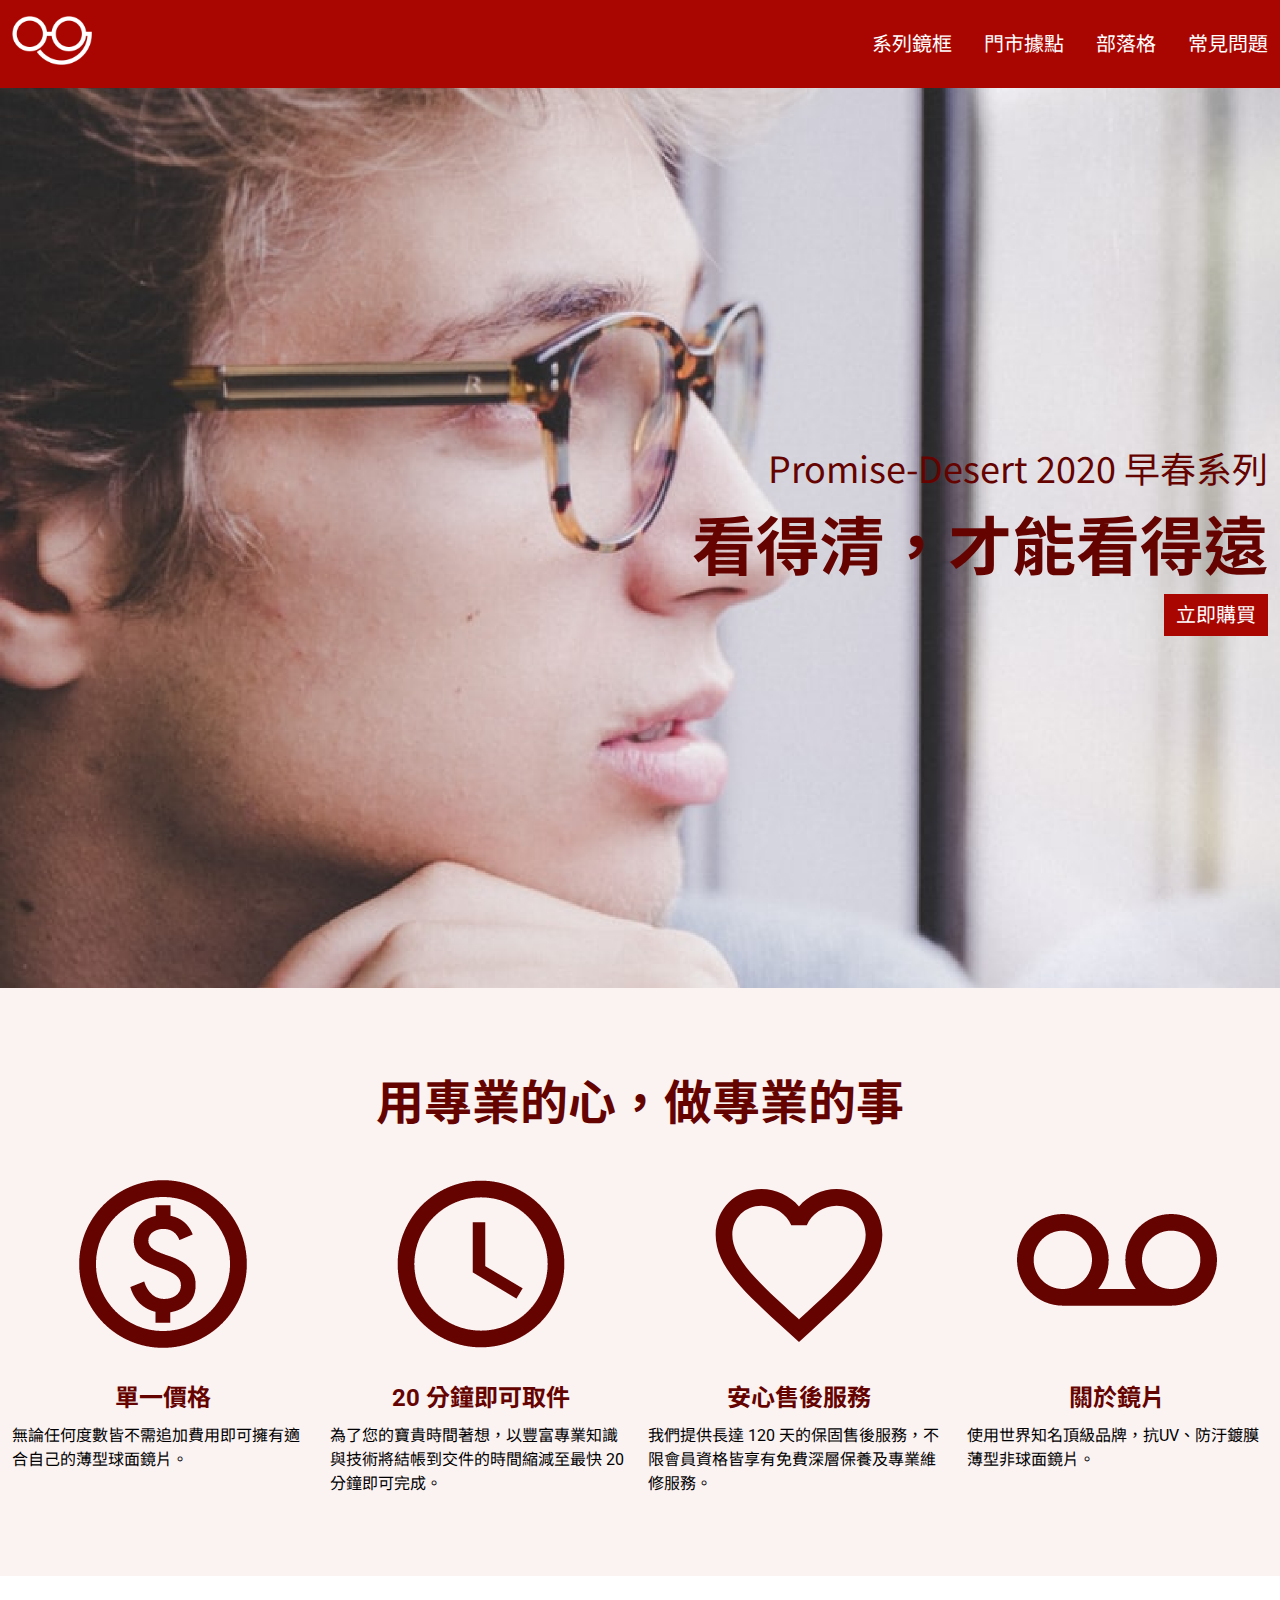
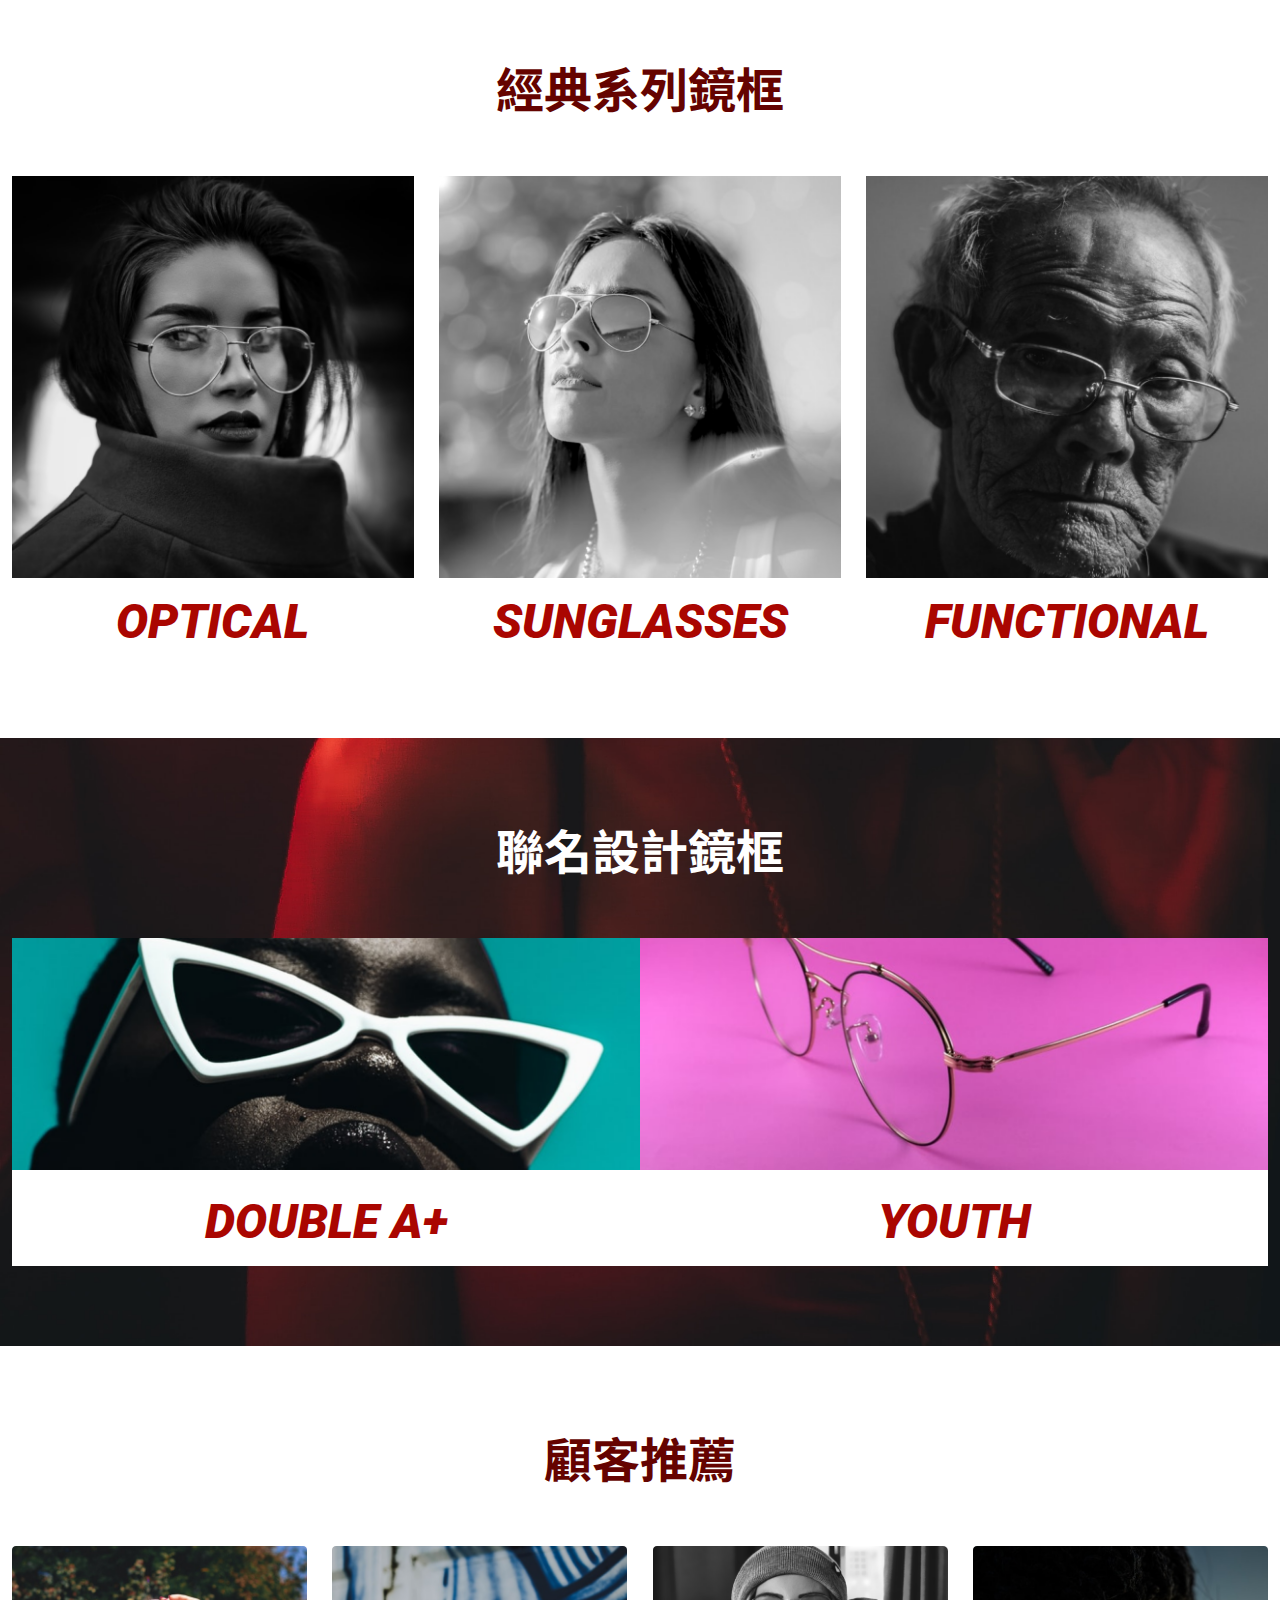
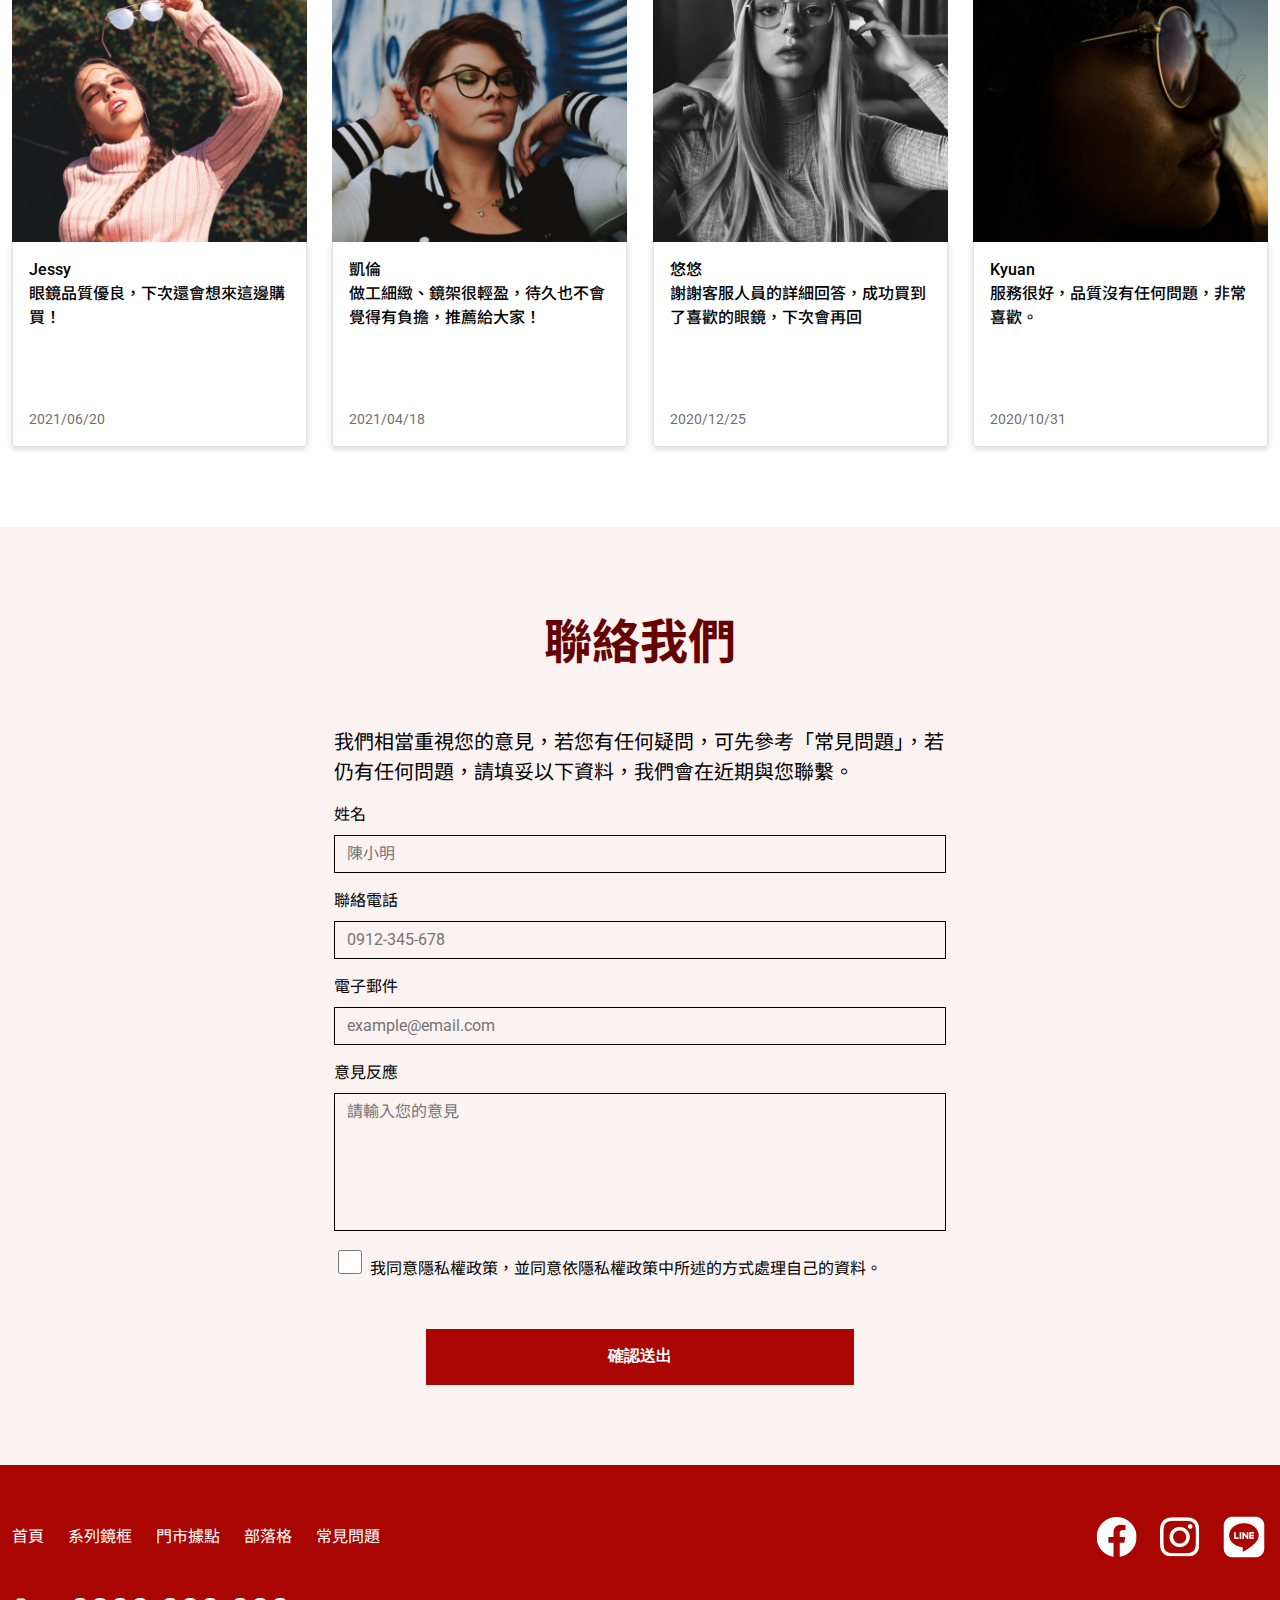
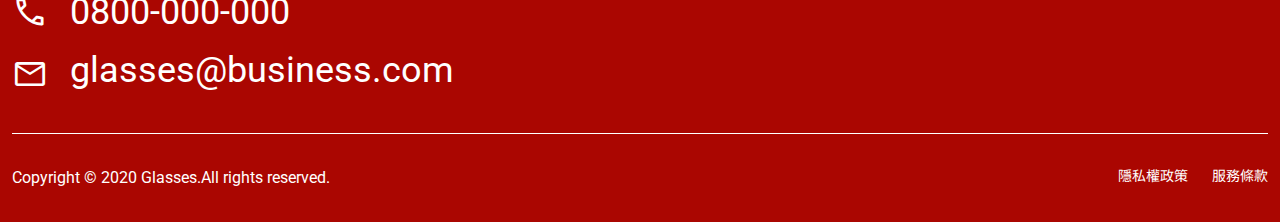
==== index.html @ f2cb111f "Update 2022-08-27T03:33:48.067Z" ====
<!DOCTYPE html>
<html lang="en">

<head>
  <meta charset="UTF-8">
  <meta name="viewport" content="width=device-width, initial-scale=1.0">
  <meta http-equiv="X-UA-Compatible" content="ie=edge">
  <title>首頁</title>
  <link rel="preconnect" href="https://fonts.googleapis.com">
  <link rel="preconnect" href="https://fonts.gstatic.com" crossorigin>
  <link href="https://fonts.googleapis.com/css2?family=Noto+Sans+TC:wght@100;300;500;700;900&family=Roboto+Mono:ital,wght@0,100;0,400;0,700;1,700&family=Roboto:ital,wght@0,300;0,900;1,300;1,400;1,500;1,700&display=swap" rel="stylesheet">
  <link rel="preconnect" href="https://fonts.googleapis.com">
  <link rel="preconnect" href="https://fonts.gstatic.com" crossorigin>
  <link href="https://fonts.googleapis.com/css2?family=Noto+Sans+TC:wght@100;300;900&family=Roboto+Mono:ital,wght@0,100;0,400;0,700;1,700&family=Roboto:ital,wght@0,300;0,900;1,300;1,400;1,500;1,700&display=swap" rel="stylesheet">
  <link rel="stylesheet" href="https://fonts.googleapis.com/css2?family=Material+Symbols+Outlined:opsz,wght,FILL,GRAD@48,400,0,0" />
  <link rel="stylesheet" href="https://fonts.googleapis.com/css2?family=Material+Symbols+Outlined:opsz,wght,FILL,GRAD@48,400,0,0" />
  <link rel="stylesheet" href="./assets/style/all.css">
</head>

<body>
<header class="bgc-primary">
    <nav class="container navbar">
    <h1><a href="index.html" class="logo">glasses website</a></h1>
    <ul class="menu fz-20">
        <li><a href="#">系列鏡框</a></li>
        <li><a href="#">門市據點</a></li>
        <li><a href="#">部落格</a></li>
        <li><a href="qna.html">常見問題</a></li>
    </ul>
    </nav>
</header>

  
<main>
  <!-- 廣告橫幅 -->
  <section class="banner">
      <div class="container banner-text">
      <p class="slogan text-red-1">Promise-Desert 2020 早春系列 <br><span class="text-red-1">看得清，才能看得遠</span></p>
      <a href="#" class="button fz-20 bgc-primary">立即購買</a>
      </div>
  </section>
  <!-- 特點 -->
  <section class="bgc-secondary">
    <div class="container section-height">
    <h2 class="home-title text-red-1">用專業的心，做專業的事</h2>
    <ul class="feature">
      <li>
        <img src="assets/images/home-section2-1.png" alt="單一價格">
        <h3 class="text-red-1">單一價格</h3>
        <p>無論任何度數皆不需追加費用即可擁有適合自己的薄型球面鏡片。</p>
      </li>
      <li>
        <img src="assets/images/home-section2-2.png" alt="20分鐘即可取件">
        <h3 class="text-red-1">20 分鐘即可取件</h3>
        <p>為了您的寶貴時間著想，以豐富專業知識與技術將結帳到交件的時間縮減至最快 20 分鐘即可完成。</p>
      </li>
      <li>
        <img src="assets/images/home-section2-3.png" alt="安心售後服務">
        <h3 class="text-red-1">安心售後服務</h3>
        <p>我們提供長達 120 天的保固售後服務，不限會員資格皆享有免費深層保養及專業維修服務。</p>
      </li>
      <li>
        <img src="assets/images/home-section2-4.png" alt="關於鏡片">
        <h3 class="text-red-1">關於鏡片</h3>
        <p>使用世界知名頂級品牌，抗UV、防汙鍍膜薄型非球面鏡片。</p>
      </li>
    </ul>
  </div>
  </section>
  <!-- 經典產品 -->
  <section>
    <div class="container section-height">
      <h2 class="home-title text-red-1">經典系列鏡框</h2>
      <ul class="classic-product">
        <li>
          <a href="#"><img src="assets/images/home-section3-1.png" alt="OPTICAL">
          <h3 class="product-series text-red-2">OPTICAL</h3></a>
        </li>
        <li>
          <a href="#"><img src="assets/images/home-section3-2.png" alt="SUNGLASSES">
          <h3 class="product-series text-red-2">SUNGLASSES</h3></a>
        </li>
        <li>
          <a href="#"><img src="assets/images/home-section3-3.png" alt="FUNCTIONAL">
          <h3 class="product-series text-red-2">FUNCTIONAL</h3></a>
        </li>
      </ul>
    </div>
  </section>
  <!-- 聯名產品 -->
  <section class="cobranding-product">
    <div class="container section-height">
      <h2 class="home-title text-white">聯名設計鏡框</h2>
      <ul>
        <li><a href="#"><img src="assets/images/home-section4-1.png" alt="DOUBLE A+">
        <h3 class="product-series text-red-2">DOUBLE A+</h3></a>
      </li>
        <li><a href="#"><img src="assets/images/home-section4-2.png" alt="YOUTH">
          <h3 class="product-series text-red-2">YOUTH</h3></a>
        </li>
      </ul>
    </div>
  </section>
  <!-- 顧客推薦 -->
  <section>
    <div class="container section-height">
      <h2 class="home-title text-red-1">顧客推薦</h2>
      <ul class="review-list">
        <li>
          <img src="assets/images/home-section5-1.png" alt="Jessy">
          <div class="review-card">
            <h3>Jessy<br>
            <span>眼鏡品質優良，下次還會想來這邊購買！</span>
            </h3>
            <p>2021/06/20</p>
          </div>
        </li>
        <li>
          <img src="assets/images/home-section5-2.png" alt="凱倫">
          <div class="review-card">
            <h3>凱倫<br>
            <span>做工細緻、鏡架很輕盈，待久也不會覺得有負擔，推薦給大家！</span>
            </h3>
            <p>2021/04/18</p>
          </div>
        </li>
        <li>
          <img src="assets/images/home-section5-3.png" alt="悠悠">
          <div class="review-card">
            <h3>悠悠<br>
              <span>謝謝客服人員的詳細回答，成功買到了喜歡的眼鏡，下次會再回</span>
            </h3>
            <p>2020/12/25</p>
          </div>
        </li>
        <li>
          <img src="assets/images/home-section5-4.png" alt="Kyuan">
          <div class="review-card">
            <h3>Kyuan<br>
            <span>服務很好，品質沒有任何問題，非常喜歡。</span>
            </h3>
            <p>2020/10/31</p>
          </div>
        </li>
      </ul>
    </div>
  </section>
<!-- 聯絡我們 -->
<section class="bgc-secondary">
  <div class="container section-height contact">
    <h2 class="home-title text-red-1">聯絡我們</h2>
    <p>我們相當重視您的意見，若您有任何疑問，可先參考「常見問題」，若仍有任何問題，請填妥以下資料，我們會在近期與您聯繫。</p>
    <form action="#" class="contact-form">
      <div class="contact-group">
        <label for="name">姓名</label>
        <input name="name" type="text" id="name" placeholder="陳小明">
      </div>
      <div class="contact-group">
        <label for="tel">聯絡電話</label>
        <input name="tel" type="tel" id="tel" placeholder="0912-345-678">
      </div>
      <div class="contact-group">
        <label for="email">電子郵件</label>
        <input name="email" type="email" id="email" placeholder="example@email.com">
      </div>
      <div class="contact-group">
        <label for="suggestion">意見反應</label>
        <input name="suggestion" type="textarea" id="suggestion" placeholder="請輸入您的意見" >
      </div>
      <div class="check">
        <label for="agree">
        <input name="agree" type="checkbox"  id="agree">
          我同意隱私權政策，並同意依隱私權政策中所述的方式處理自己的資料。</label>
      </div>
      <button type="submit">確認送出</button>
    </form>
  </div>
</section>

</main>



  <footer class="bgc-primary">
    <div class="container footer text-white">
        <div class="footer-navbar">
            <div class="footer-navbar-left">
            <ul class="footer-navbar-list">
                <li><a href="index.html">首頁</a></li>
                <li><a href="#">系列鏡框</a></li>
                <li><a href="#">門市據點</a></li>
                <li><a href="#">部落格</a></li>
                <li><a href="qna.html">常見問題</a></li>
            </ul>
            <ul class="contact-item">
                <li>
                    <span class="material-symbols-outlined">call</span>
                    <a href="tel:+886800000000">0800-000-000</a></li>
                <li>
                    <span class="material-symbols-outlined mt-8">mail</span>
                    <a href="mailto:glasses@business.com">glasses@business.com</a></li>
            </ul>
            </div>
            <ul class="social-media">
                <li><a href="#"><img src="/assets/images/ic-social-fb.png" alt="Facebook"></a></li>
                <li><a href="#"><img src="/assets/images/ic_social_ig.png" alt="instagram"></a></li>
                <li><a href="#"><img src="/assets/images/ic_social_line.png" alt="Line"></a></li>
            </ul>
        </div>
       
        <div class="copyright">
            <p>Copyright © 2020 Glasses.All rights reserved.</p>
            <ul class="terms">
                <li><a href="#">隱私權政策</a></li>
                <li><a href="#">服務條款</a></li>
            </ul>
        </div>
    </div>
</footer>
  <!-- <script src="./assets/js/vendors.js"></script>
  <script src="./assets/js/all.js"></script> -->
</body>

</html>
---- assets/style/all.css ----
/* http://meyerweb.com/eric/tools/css/reset/ 
   v2.0 | 20110126
   License: none (public domain)
*/
html, body, div, span, applet, object, iframe,
h1, h2, h3, h4, h5, h6, p, blockquote, pre,
a, abbr, acronym, address, big, cite, code,
del, dfn, em, img, ins, kbd, q, s, samp,
small, strike, strong, sub, sup, tt, var,
b, u, i, center,
dl, dt, dd, ol, ul, li,
fieldset, form, label, legend,
table, caption, tbody, tfoot, thead, tr, th, td,
article, aside, canvas, details, embed,
figure, figcaption, footer, header, hgroup,
menu, nav, output, ruby, section, summary,
time, mark, audio, video {
  margin: 0;
  padding: 0;
  border: 0;
  font-size: 100%;
  font: inherit;
  vertical-align: baseline; }

/* HTML5 display-role reset for older browsers */
article, aside, details, figcaption, figure,
footer, header, hgroup, menu, nav, section {
  display: block; }

body {
  line-height: 1; }

ol, ul {
  list-style: none; }

blockquote, q {
  quotes: none; }

blockquote:before, blockquote:after,
q:before, q:after {
  content: '';
  content: none; }

table {
  border-collapse: collapse;
  border-spacing: 0; }

*, *::before, *::after {
  -webkit-box-sizing: border-box;
          box-sizing: border-box; }

body {
  font-family: 'Roboto', 'Noto Sans TC', -apple-system, BlinkMacSystemFont, "Segoe UI", "Microsoft JhengHei", "Helvetica Neue", Arial, sans-serif;
  line-height: 1.5; }

img {
  vertical-align: middle;
  max-width: 100%;
  height: auto; }

a {
  text-decoration: none;
  color: #FFFFFF; }
  a:hover {
    opacity: 0.6; }

.container {
  max-width: 1320px;
  margin: 0 auto;
  padding: 0 12px; }
  @media (max-width: 992px) {
    .container {
      padding-left: 36px;
      padding-right: 36px; } }
  @media (max-width: 768px) {
    .container {
      padding-left: 13px;
      padding-right: 14px; } }

.bgc-primary {
  background-color: #AA0601; }

.bgc-secondary {
  background-color: #FBF2F2; }

.fz-20 {
  font-size: 20px; }

.text-white {
  color: #FFFFFF; }

.text-red-1 {
  color: #650300; }

.text-red-2 {
  color: #AA0601; }

.mt-8 {
  margin-top: 8px; }

.logo {
  background-image: url(../images/logo-white.png);
  background-size: 100%;
  background-repeat: no-repeat;
  background-position: left center;
  width: 80px;
  height: 81px;
  display: inline-block;
  text-indent: 101%;
  overflow: hidden;
  white-space: nowrap; }

.navbar {
  display: -webkit-box;
  display: -ms-flexbox;
  display: flex;
  -webkit-box-pack: justify;
      -ms-flex-pack: justify;
          justify-content: space-between;
  -webkit-box-align: center;
      -ms-flex-align: center;
          align-items: center; }

.menu {
  display: -webkit-box;
  display: -ms-flexbox;
  display: flex;
  -webkit-box-pack: justify;
      -ms-flex-pack: justify;
          justify-content: space-between; }
  .menu a {
    padding-left: 32px;
    padding-right: 32px; }
  .menu:last-child a {
    padding-right: 0px; }
  @media (max-width: 992px) {
    .menu {
      -ms-flex-wrap: wrap;
          flex-wrap: wrap;
      font-size: 16px;
      border-top: 1px solid #FFFFFF;
      border-left: 1px solid #FFFFFF; }
      .menu li {
        width: 50%;
        border-right: 1px solid #FFFFFF;
        border-bottom: 1px solid #FFFFFF; }
      .menu a {
        display: block;
        padding: 12px 0; } }

.footer {
  padding-top: 48px;
  padding-bottom: 32px; }
  @media (max-width: 768px) {
    .footer {
      padding-top: 24px;
      padding-bottom: 24px; } }

.footer-navbar {
  display: -webkit-box;
  display: -ms-flexbox;
  display: flex;
  -webkit-box-pack: justify;
      -ms-flex-pack: justify;
          justify-content: space-between;
  padding-bottom: 32px;
  border-bottom: 1px solid #FFFFFF; }

.footer-navbar-list {
  display: -webkit-box;
  display: -ms-flexbox;
  display: flex;
  padding-top: 12px; }
  .footer-navbar-list a {
    padding-left: 24px;
    padding-right: 24px; }
  .footer-navbar-list:first-child a {
    padding-left: 0; }
  @media (max-width: 992px) {
    .footer-navbar-list a {
      padding-left: 12px;
      padding-right: 12px; } }
  @media (max-width: 768px) {
    .footer-navbar-list {
      display: none; } }

.social-media {
  display: -webkit-box;
  display: -ms-flexbox;
  display: flex; }
  .social-media img {
    width: 48px; }
  .social-media a {
    padding-left: 16px;
    padding-right: 16px; }
  .social-media:last-child a {
    padding-right: 0px; }
  @media (max-width: 992px) {
    .social-media img {
      width: 40px; }
    .social-media a {
      padding-left: 8px;
      padding-right: 8px; } }
  @media (max-width: 768px) {
    .social-media img {
      width: 24px; } }

.contact-item {
  font-size: 36px;
  margin-top: 36px; }
  .contact-item li {
    display: -webkit-box;
    display: -ms-flexbox;
    display: flex;
    -webkit-box-align: center;
        -ms-flex-align: center;
            align-items: center; }
  @media (max-width: 768px) {
    .contact-item {
      font-size: 16px;
      margin-top: 0; } }

.material-symbols-outlined {
  font-size: 36px;
  display: block;
  margin-right: 22px;
  line-height: 54px; }
  @media (max-width: 768px) {
    .material-symbols-outlined {
      font-size: 18px;
      margin-right: 11px;
      line-height: 24px; } }

.copyright {
  display: -webkit-box;
  display: -ms-flexbox;
  display: flex;
  -webkit-box-pack: justify;
      -ms-flex-pack: justify;
          justify-content: space-between;
  padding-top: 32px; }
  @media (max-width: 768px) {
    .copyright {
      -webkit-box-orient: vertical;
      -webkit-box-direction: normal;
          -ms-flex-direction: column;
              flex-direction: column;
      padding-top: 16px; } }

.terms {
  font-size: 14px;
  display: -webkit-box;
  display: -ms-flexbox;
  display: flex; }
  .terms a {
    padding-left: 24px;
    padding-right: 24px; }
  .terms:last-child a {
    padding-right: 0; }
  @media (max-width: 992px) {
    .terms a {
      padding-left: 12px;
      padding-right: 12px; } }
  @media (max-width: 768px) {
    .terms {
      -webkit-box-orient: vertical;
      -webkit-box-direction: normal;
          -ms-flex-direction: column;
              flex-direction: column; }
      .terms li {
        margin-top: 8px; }
      .terms a {
        padding-left: 0; } }

@media (max-width: 992px) {
  header .container {
    display: block;
    text-align: center;
    padding-left: 0;
    padding-right: 0; } }

.banner {
  background-image: url(../images/home-header.png);
  background-size: cover;
  height: 100vh;
  background-repeat: no-repeat; }
  @media (max-width: 768px) {
    .banner {
      background-image: url(../images/home-header-sm.png); } }

.banner-text {
  display: -webkit-box;
  display: -ms-flexbox;
  display: flex;
  -webkit-box-orient: vertical;
  -webkit-box-direction: normal;
      -ms-flex-direction: column;
          flex-direction: column;
  -webkit-box-pack: center;
      -ms-flex-pack: center;
          justify-content: center;
  -webkit-box-align: end;
      -ms-flex-align: end;
          align-items: flex-end;
  text-align: end;
  height: 100%; }

.slogan {
  font-family: Noto Sans TC;
  font-size: 36px; }
  .slogan span {
    font-size: 64px;
    font-weight: 700; }
  @media (max-width: 768px) {
    .slogan {
      font-size: 16px; }
      .slogan span {
        font-size: 24px; } }

.button {
  padding: 6px 12px;
  margin-top: 4px; }

.section-height {
  padding-top: 80px;
  padding-bottom: 80px; }

.home-title {
  font-size: 48px;
  font-weight: 700;
  text-align: center; }
  @media (max-width: 768px) {
    .home-title {
      font-size: 24px; } }

.feature {
  display: -webkit-box;
  display: -ms-flexbox;
  display: flex;
  -webkit-box-pack: justify;
      -ms-flex-pack: justify;
          justify-content: space-between;
  text-align: center; }
  .feature li {
    width: 24%;
    margin-top: 24px; }
  .feature h3 {
    font-size: 24px;
    font-weight: 700;
    margin-top: 16px; }
  .feature p {
    text-align: left;
    margin-top: 8px; }
  @media (max-width: 992px) {
    .feature {
      -ms-flex-wrap: wrap;
          flex-wrap: wrap; }
      .feature li {
        width: 47%; } }
  @media (max-width: 768px) {
    .feature {
      -webkit-box-orient: vertical;
      -webkit-box-direction: normal;
          -ms-flex-direction: column;
              flex-direction: column;
      -webkit-box-align: center;
          -ms-flex-align: center;
              align-items: center; }
      .feature li {
        width: 80%; } }

.classic-product {
  display: -webkit-box;
  display: -ms-flexbox;
  display: flex;
  -webkit-box-pack: justify;
      -ms-flex-pack: justify;
          justify-content: space-between;
  text-align: center;
  margin-top: 48px; }
  .classic-product li {
    width: 32%; }
    .classic-product li img {
      width: 416px; }
  @media (max-width: 992px) {
    .classic-product {
      -webkit-box-orient: vertical;
      -webkit-box-direction: normal;
          -ms-flex-direction: column;
              flex-direction: column;
      -webkit-box-align: center;
          -ms-flex-align: center;
              align-items: center;
      -webkit-box-pack: center;
          -ms-flex-pack: center;
              justify-content: center;
      margin-top: 24px; }
      .classic-product li {
        width: 50%; }
      .classic-product img {
        margin-top: 24px; } }
  @media (max-width: 768px) {
    .classic-product li {
      width: 100%; } }

.product-series {
  font-size: 48px;
  font-style: italic;
  font-weight: 900;
  margin-top: 8px; }

.cobranding-product {
  background-image: url(../images/index-bg.png);
  background-size: cover;
  background-repeat: no-repeat; }
  .cobranding-product ul {
    display: -webkit-box;
    display: -ms-flexbox;
    display: flex;
    text-align: center; }
    .cobranding-product ul li {
      width: 50%;
      background-color: #fff;
      margin-top: 48px; }
      .cobranding-product ul li h3 {
        padding-top: 8px;
        padding-bottom: 8px; }
  @media (max-width: 992px) {
    .cobranding-product ul {
      -webkit-box-orient: vertical;
      -webkit-box-direction: normal;
          -ms-flex-direction: column;
              flex-direction: column;
      -webkit-box-align: center;
          -ms-flex-align: center;
              align-items: center; }
      .cobranding-product ul li {
        width: 100%; } }

.review-list {
  display: -webkit-box;
  display: -ms-flexbox;
  display: flex;
  -webkit-box-pack: justify;
      -ms-flex-pack: justify;
          justify-content: space-between;
  margin-top: 48px; }
  .review-list li {
    width: 23.5%; }
  @media (max-width: 992px) {
    .review-list {
      -ms-flex-wrap: wrap;
          flex-wrap: wrap;
      margin-top: 24px; }
      .review-list li {
        width: 48%;
        margin-top: 24px; } }
  @media (max-width: 768px) {
    .review-list {
      -webkit-box-orient: vertical;
      -webkit-box-direction: normal;
          -ms-flex-direction: column;
              flex-direction: column;
      -webkit-box-align: center;
          -ms-flex-align: center;
              align-items: center;
      margin-top: 8px; }
      .review-list li {
        width: 100%;
        margin-top: 16px; } }

.review-card {
  display: -webkit-box;
  display: -ms-flexbox;
  display: flex;
  -webkit-box-orient: vertical;
  -webkit-box-direction: normal;
      -ms-flex-direction: column;
          flex-direction: column;
  -webkit-box-pack: justify;
      -ms-flex-pack: justify;
          justify-content: space-between;
  height: 205px;
  padding: 16px;
  border-left: 1px solid #DEE2E6;
  border-right: 1px solid #DEE2E6;
  border-bottom: 1px solid #DEE2E6;
  border-radius: 0 0 4px 4px;
  -webkit-box-shadow: 0px 2px 6px #00000029;
          box-shadow: 0px 2px 6px #00000029; }
  .review-card h3 {
    font-weight: 500; }
    .review-card h3 span {
      margin-top: 8px; }
  .review-card p {
    font-size: 14px;
    color: #707070; }

.contact {
  max-width: 636px;
  margin: 0 auto; }
  .contact p {
    font-size: 20px;
    margin-top: 48px; }
  @media (max-width: 992px) {
    .contact {
      max-width: 576px; }
      .contact p {
        font-size: 16px;
        margin-top: 24px; } }
  @media (max-width: 768px) {
    .contact {
      width: 100%; } }

.contact-form {
  margin-top: 8px; }
  .contact-form button {
    display: block;
    margin: 0 auto;
    margin-top: 48px;
    width: 70%;
    height: 56px;
    background-color: #AA0601;
    color: #FFFFFF;
    font-size: 16px;
    font-weight: 700;
    border: none; }
    .contact-form button:hover {
      opacity: 0.6; }
    @media (max-width: 768px) {
      .contact-form button {
        width: 100%; } }

.contact-group {
  margin-top: 16px; }
  .contact-group input {
    font-family: 'Roboto', 'Noto Sans TC', -apple-system, BlinkMacSystemFont, "Segoe UI", "Microsoft JhengHei", "Helvetica Neue", Arial, sans-serif;
    font-size: 16px;
    line-height: 1.5;
    width: 100%;
    padding: 6px 12px;
    border: 1px solid #000;
    margin-top: 8px;
    background-color: #FBF2F2; }
  .contact-group input[type="textarea"] {
    padding: 6px 0px 106px 12px; }

.check {
  margin-top: 16px; }
  .check input {
    width: 24px;
    height: 24px;
    margin-right: 4px; }

.qna {
  padding-top: 96px;
  padding-bottom: 80px; }
  @media (max-width: 992px) {
    .qna {
      padding-top: 80px; } }
  @media (max-width: 768px) {
    .qna {
      padding-top: 40px;
      padding-bottom: 64px; } }

.title {
  font-size: 48px;
  font-weight: 700;
  padding-left: 8px;
  border-left: 8px solid #9F1213; }
  @media (max-width: 768px) {
    .title {
      font-size: 24px; } }

.qna-content {
  margin-top: 32px; }
  @media (max-width: 768px) {
    .qna-content {
      margin-top: 24px; } }

.question-category {
  font-size: 24px;
  font-weight: 700;
  margin-bottom: 24px; }

.question {
  font-size: 20px;
  font-weight: 700;
  margin-bottom: 8px; }

/*# sourceMappingURL=all.css.map */
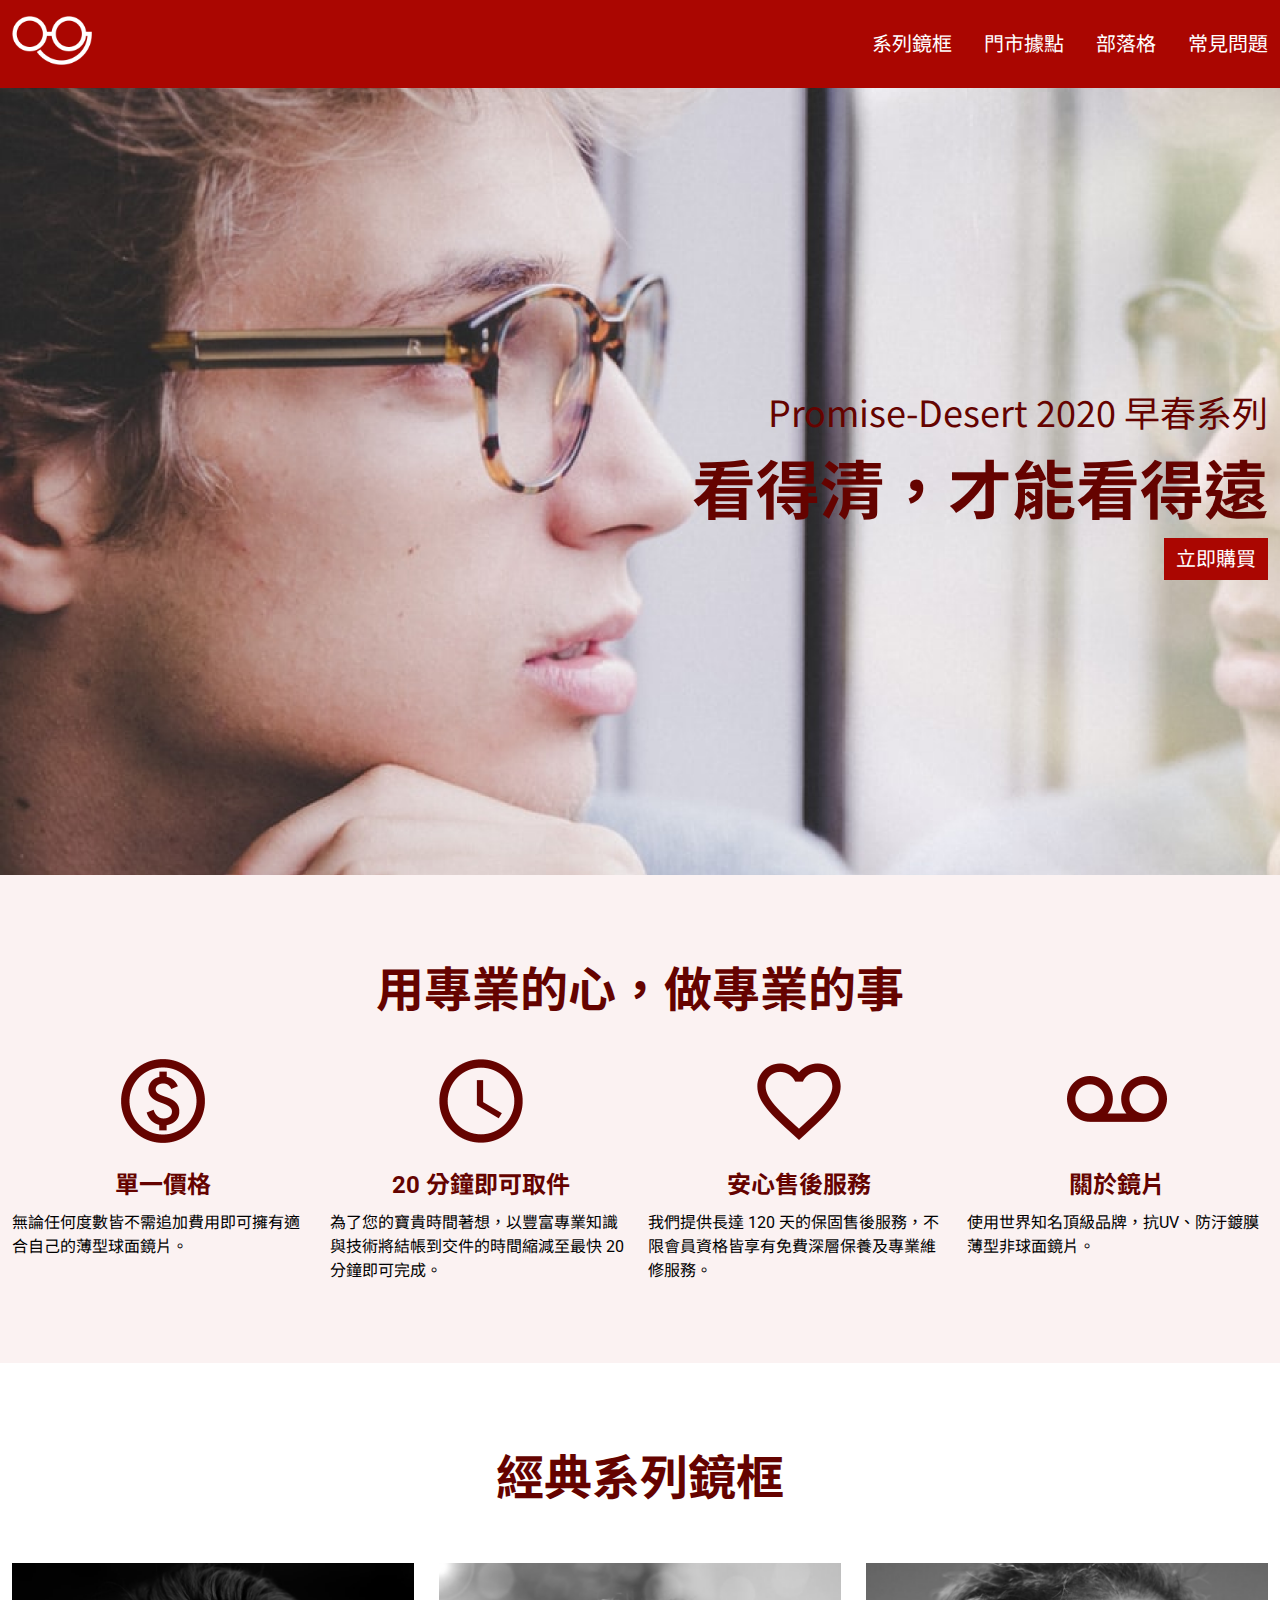
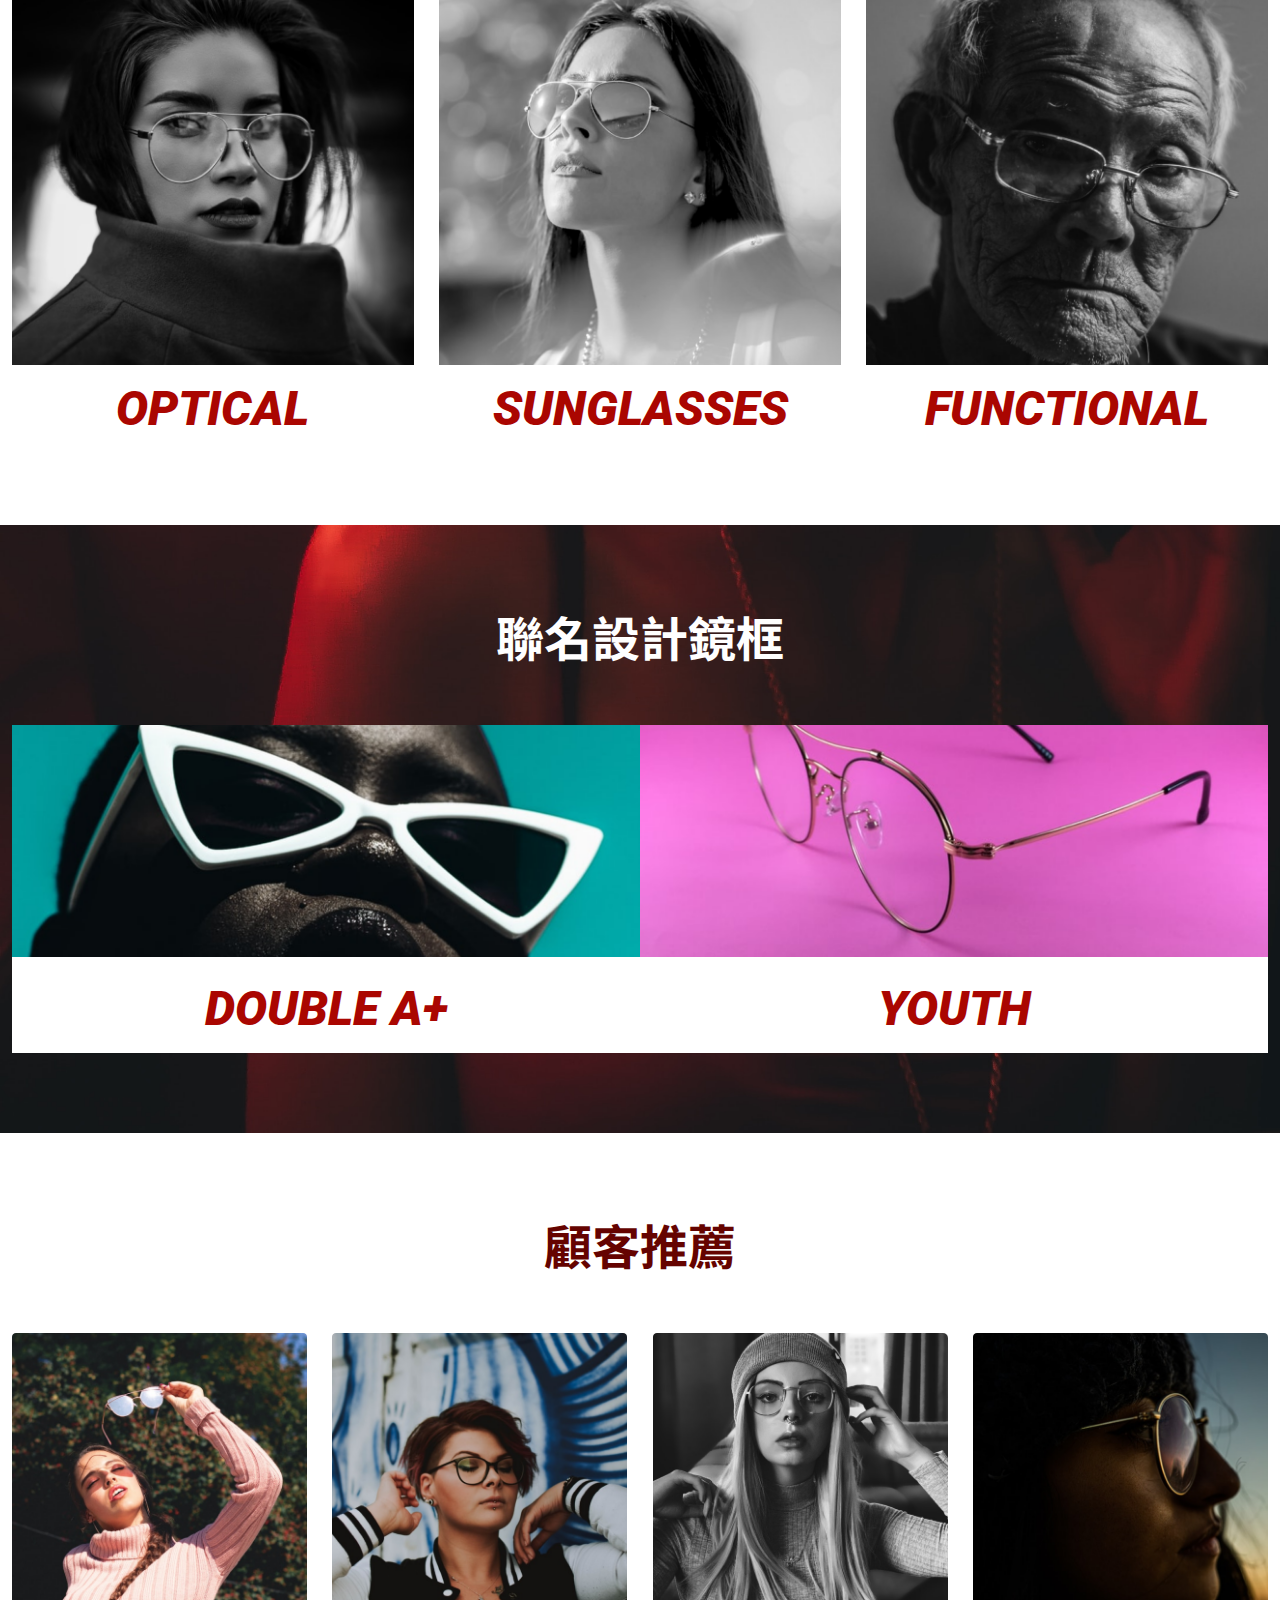
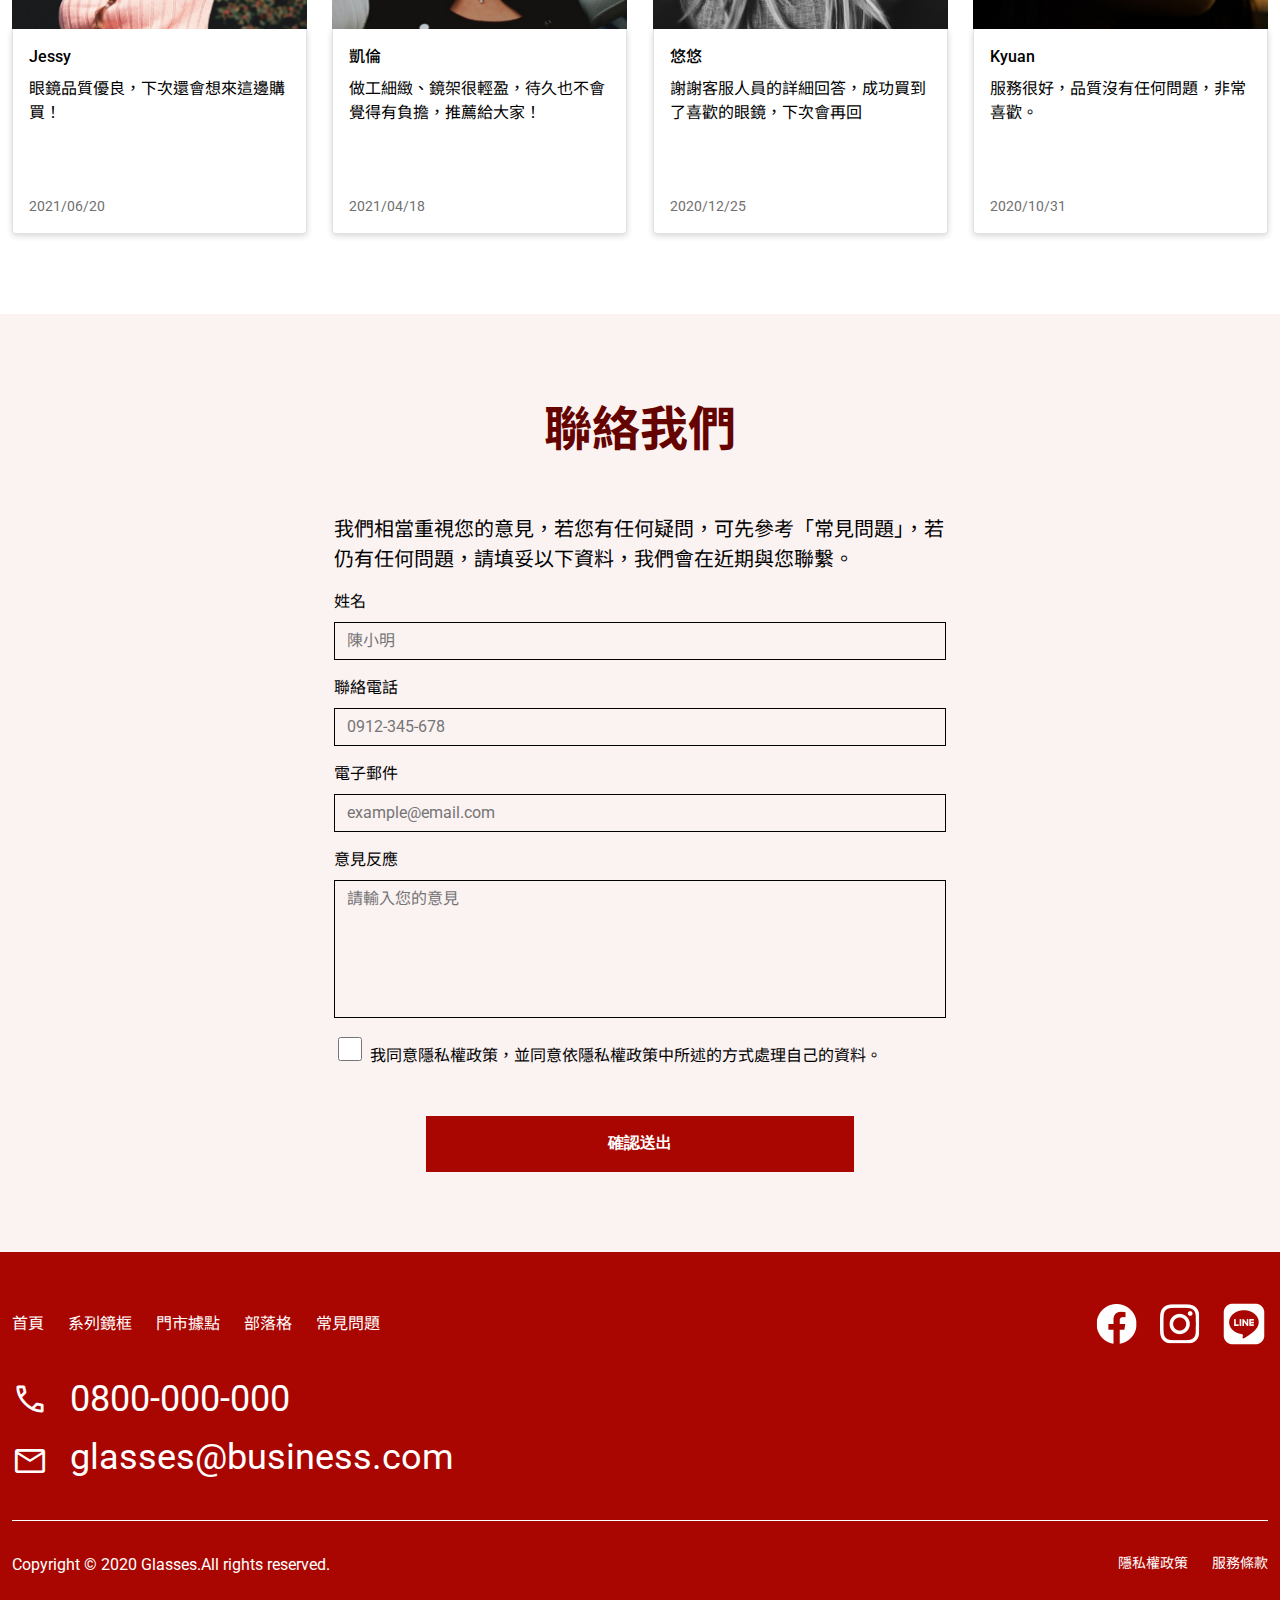
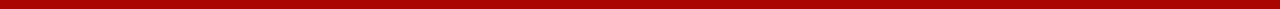
==== commit 9b9c12d2: "Update 2022-09-13T09:24:38.384Z" ====
--- a/index.html
+++ b/index.html
@@ -13,7 +13,6 @@
   <link rel="preconnect" href="https://fonts.gstatic.com" crossorigin>
   <link href="https://fonts.googleapis.com/css2?family=Noto+Sans+TC:wght@100;300;900&family=Roboto+Mono:ital,wght@0,100;0,400;0,700;1,700&family=Roboto:ital,wght@0,300;0,900;1,300;1,400;1,500;1,700&display=swap" rel="stylesheet">
   <link rel="stylesheet" href="https://fonts.googleapis.com/css2?family=Material+Symbols+Outlined:opsz,wght,FILL,GRAD@48,400,0,0" />
-  <link rel="stylesheet" href="https://fonts.googleapis.com/css2?family=Material+Symbols+Outlined:opsz,wght,FILL,GRAD@48,400,0,0" />
   <link rel="stylesheet" href="./assets/style/all.css">
 </head>
 
@@ -35,7 +34,7 @@
   <!-- 廣告橫幅 -->
   <section class="banner">
       <div class="container banner-text">
-      <p class="slogan text-red-1">Promise-Desert 2020 早春系列 <br><span class="text-red-1">看得清，才能看得遠</span></p>
+      <h2 class="slogan text-red-1">Promise-Desert 2020 早春系列 <br><span class="text-red-1">看得清，才能看得遠</span></h2>
       <a href="#" class="button fz-20 bgc-primary">立即購買</a>
       </div>
   </section>
@@ -109,37 +108,41 @@
         <li>
           <img src="assets/images/home-section5-1.png" alt="Jessy">
           <div class="review-card">
-            <h3>Jessy<br>
-            <span>眼鏡品質優良，下次還會想來這邊購買！</span>
-            </h3>
-            <p>2021/06/20</p>
+            <div>
+            <h3>Jessy</h3>
+            <p>眼鏡品質優良，下次還會想來這邊購買！</p>
+            </div>
+            <time>2021/06/20</time>
           </div>
         </li>
         <li>
           <img src="assets/images/home-section5-2.png" alt="凱倫">
           <div class="review-card">
-            <h3>凱倫<br>
-            <span>做工細緻、鏡架很輕盈，待久也不會覺得有負擔，推薦給大家！</span>
-            </h3>
-            <p>2021/04/18</p>
+            <div>
+            <h3>凱倫</h3>
+            <p>做工細緻、鏡架很輕盈，待久也不會覺得有負擔，推薦給大家！</p>
+            </div>
+            <time>2021/04/18</time>
           </div>
         </li>
         <li>
           <img src="assets/images/home-section5-3.png" alt="悠悠">
           <div class="review-card">
-            <h3>悠悠<br>
-              <span>謝謝客服人員的詳細回答，成功買到了喜歡的眼鏡，下次會再回</span>
-            </h3>
-            <p>2020/12/25</p>
+            <div>
+            <h3>悠悠</h3>
+            <p>謝謝客服人員的詳細回答，成功買到了喜歡的眼鏡，下次會再回</p>
+          </div>
+            <time>2020/12/25</time>
           </div>
         </li>
         <li>
           <img src="assets/images/home-section5-4.png" alt="Kyuan">
           <div class="review-card">
-            <h3>Kyuan<br>
-            <span>服務很好，品質沒有任何問題，非常喜歡。</span>
-            </h3>
-            <p>2020/10/31</p>
+            <div>
+            <h3>Kyuan</h3>
+            <p>服務很好，品質沒有任何問題，非常喜歡。</p>
+            </div>
+            <time>2020/10/31</time>
           </div>
         </li>
       </ul>
@@ -202,9 +205,9 @@
             </ul>
             </div>
             <ul class="social-media">
-                <li><a href="#"><img src="/assets/images/ic-social-fb.png" alt="Facebook"></a></li>
-                <li><a href="#"><img src="/assets/images/ic_social_ig.png" alt="instagram"></a></li>
-                <li><a href="#"><img src="/assets/images/ic_social_line.png" alt="Line"></a></li>
+                <li><a href="#"><img src="assets/images/ic-social-fb.png" alt="Facebook"></a></li>
+                <li><a href="#"><img src="assets/images/ic_social_ig.png" alt="instagram"></a></li>
+                <li><a href="#"><img src="assets/images/ic_social_line.png" alt="Line"></a></li>
             </ul>
         </div>
        
--- a/assets/style/all.css
+++ b/assets/style/all.css
@@ -68,14 +68,6 @@
   max-width: 1320px;
   margin: 0 auto;
   padding: 0 12px; }
-  @media (max-width: 992px) {
-    .container {
-      padding-left: 36px;
-      padding-right: 36px; } }
-  @media (max-width: 768px) {
-    .container {
-      padding-left: 13px;
-      padding-right: 14px; } }
 
 .bgc-primary {
   background-color: #AA0601; }
@@ -282,11 +274,12 @@
 .banner {
   background-image: url(../images/home-header.png);
   background-size: cover;
-  height: 100vh;
+  height: 787px;
   background-repeat: no-repeat; }
   @media (max-width: 768px) {
     .banner {
-      background-image: url(../images/home-header-sm.png); } }
+      background-image: url(../images/home-header-sm.png);
+      height: 396px; } }
 
 .banner-text {
   display: -webkit-box;
@@ -344,6 +337,8 @@
   .feature li {
     width: 24%;
     margin-top: 24px; }
+  .feature img {
+    width: 100px; }
   .feature h3 {
     font-size: 24px;
     font-weight: 700;
@@ -447,6 +442,8 @@
   margin-top: 48px; }
   .review-list li {
     width: 23.5%; }
+  .review-list img {
+    width: 100%; }
   @media (max-width: 992px) {
     .review-list {
       -ms-flex-wrap: wrap;
@@ -489,10 +486,9 @@
   -webkit-box-shadow: 0px 2px 6px #00000029;
           box-shadow: 0px 2px 6px #00000029; }
   .review-card h3 {
-    font-weight: 500; }
-    .review-card h3 span {
-      margin-top: 8px; }
-  .review-card p {
+    font-weight: 500;
+    margin-bottom: 8px; }
+  .review-card time {
     font-size: 14px;
     color: #707070; }
 
